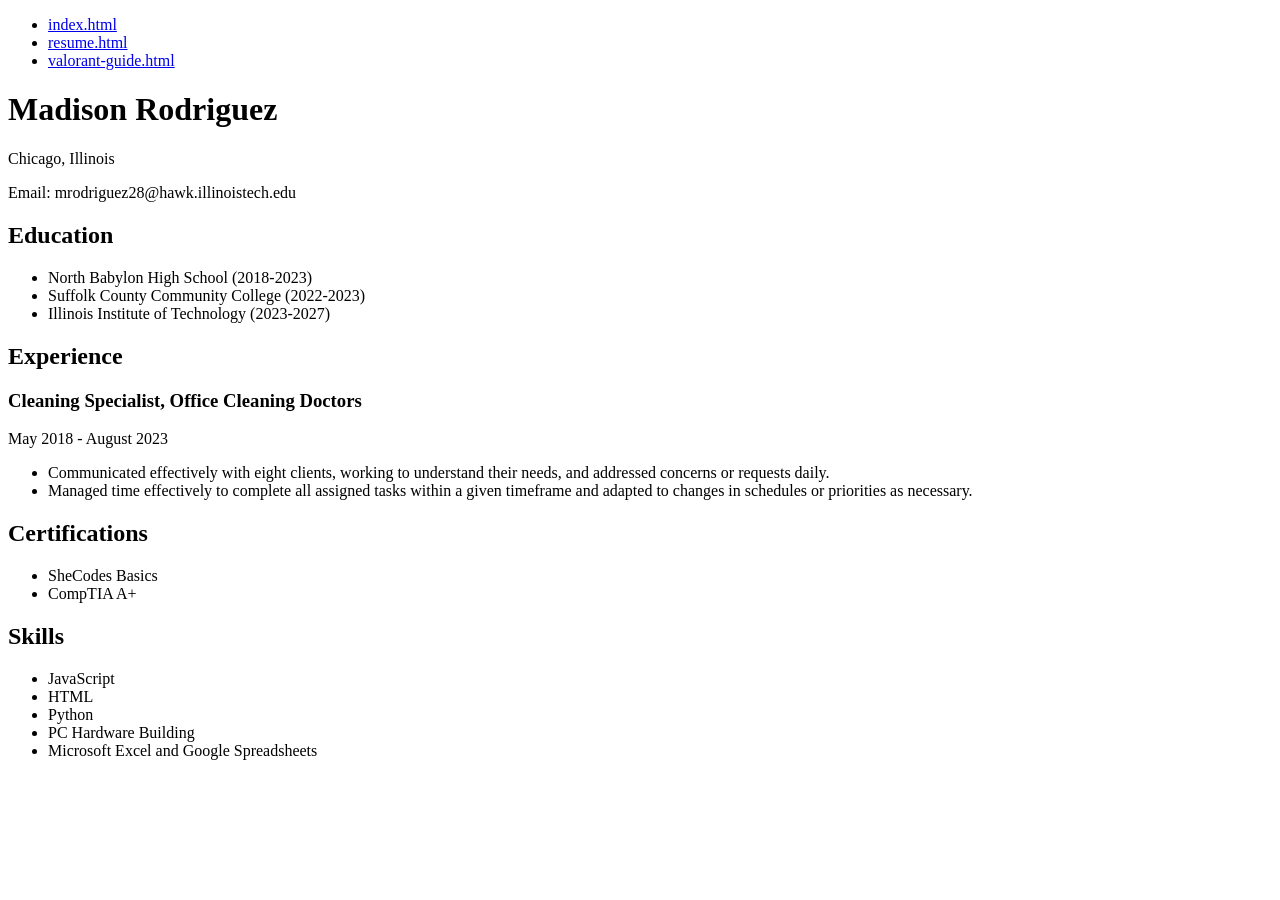
==== resume.html @ bd0f2c9b "added media, html, and styles.css" ====
<!DOCTYPE html>
<html lang="en">
<head>
  <meta charset="utf-8">
  <title>Resume</title>
</head>
<body>
  <ul>
    <li><a href="index.html">index.html</a></li>
    <li><a href="resume.html">resume.html</a></li>
    <li><a href="valorant-guide.html">valorant-guide.html</a></li>
  </ul>

  <h1>Madison Rodriguez</h1>
  <p>Chicago, Illinois</p>
  <p>Email: mrodriguez28@hawk.illinoistech.edu</p>

  <h2>Education</h2>
  <ul>
    <li>North Babylon High School (2018-2023)</li>
	<li>Suffolk County Community College (2022-2023)</li>
    <li>Illinois Institute of Technology (2023-2027)</li>
  </ul>

  <h2>Experience</h2>
  <h3>Cleaning Specialist, Office Cleaning Doctors</h3>
  <p>May 2018 - August 2023</p>
  <ul>
    <li>Communicated effectively with eight clients, working to understand their needs, and addressed concerns or requests daily.</li>
    <li>Managed time effectively to complete all assigned tasks within a given timeframe and adapted to changes in schedules or priorities as necessary.</li>
  </ul>

  <h2>Certifications</h2>
  <ul>
    <li>SheCodes Basics</li>
    <li>CompTIA A+</li>
  </ul>

  <h2>Skills</h2>
  <ul>
    <li>JavaScript</li>
    <li>HTML</li>
    <li>Python</li>
    <li>PC Hardware Building</li>
    <li>Microsoft Excel and Google Spreadsheets</li>
  </ul>
</body>
</html>
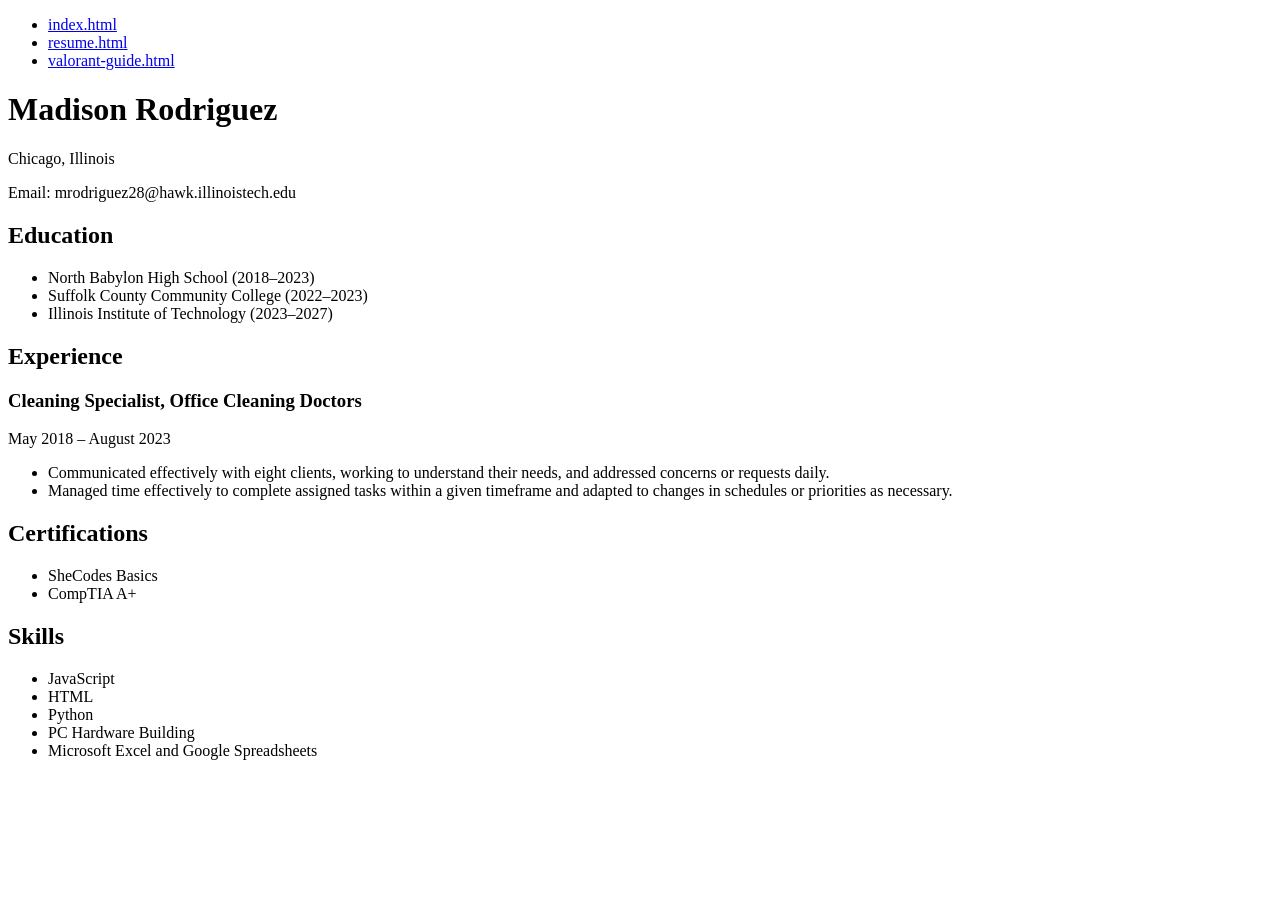
==== commit 67de8bbf: "Update resume.html" ====
--- a/resume.html
+++ b/resume.html
@@ -3,8 +3,13 @@
 <head>
   <meta charset="utf-8">
   <title>Resume</title>
+  <link rel="preconnect" href="https://fonts.googleapis.com">
+  <link rel="preconnect" href="https://fonts.gstatic.com" crossorigin>
+  <link href="https://fonts.googleapis.com/css2?family=Inter:wght@400;600;700&display=swap" rel="stylesheet">
+  <link rel="stylesheet" href="css/reset.css">
+  <link rel="stylesheet" href="css/styles.css">
 </head>
-<body>
+<body class="resume-page">
   <ul>
     <li><a href="index.html">index.html</a></li>
     <li><a href="resume.html">resume.html</a></li>
@@ -17,17 +22,17 @@
 
   <h2>Education</h2>
   <ul>
-    <li>North Babylon High School (2018-2023)</li>
-	<li>Suffolk County Community College (2022-2023)</li>
-    <li>Illinois Institute of Technology (2023-2027)</li>
+    <li>North Babylon High School (2018–2023)</li>
+    <li>Suffolk County Community College (2022–2023)</li>
+    <li>Illinois Institute of Technology (2023–2027)</li>
   </ul>
 
   <h2>Experience</h2>
   <h3>Cleaning Specialist, Office Cleaning Doctors</h3>
-  <p>May 2018 - August 2023</p>
+  <p>May 2018 – August 2023</p>
   <ul>
     <li>Communicated effectively with eight clients, working to understand their needs, and addressed concerns or requests daily.</li>
-    <li>Managed time effectively to complete all assigned tasks within a given timeframe and adapted to changes in schedules or priorities as necessary.</li>
+    <li>Managed time effectively to complete assigned tasks within a given timeframe and adapted to changes in schedules or priorities as necessary.</li>
   </ul>
 
   <h2>Certifications</h2>
@@ -45,4 +50,4 @@
     <li>Microsoft Excel and Google Spreadsheets</li>
   </ul>
 </body>
-</html>
+</html>
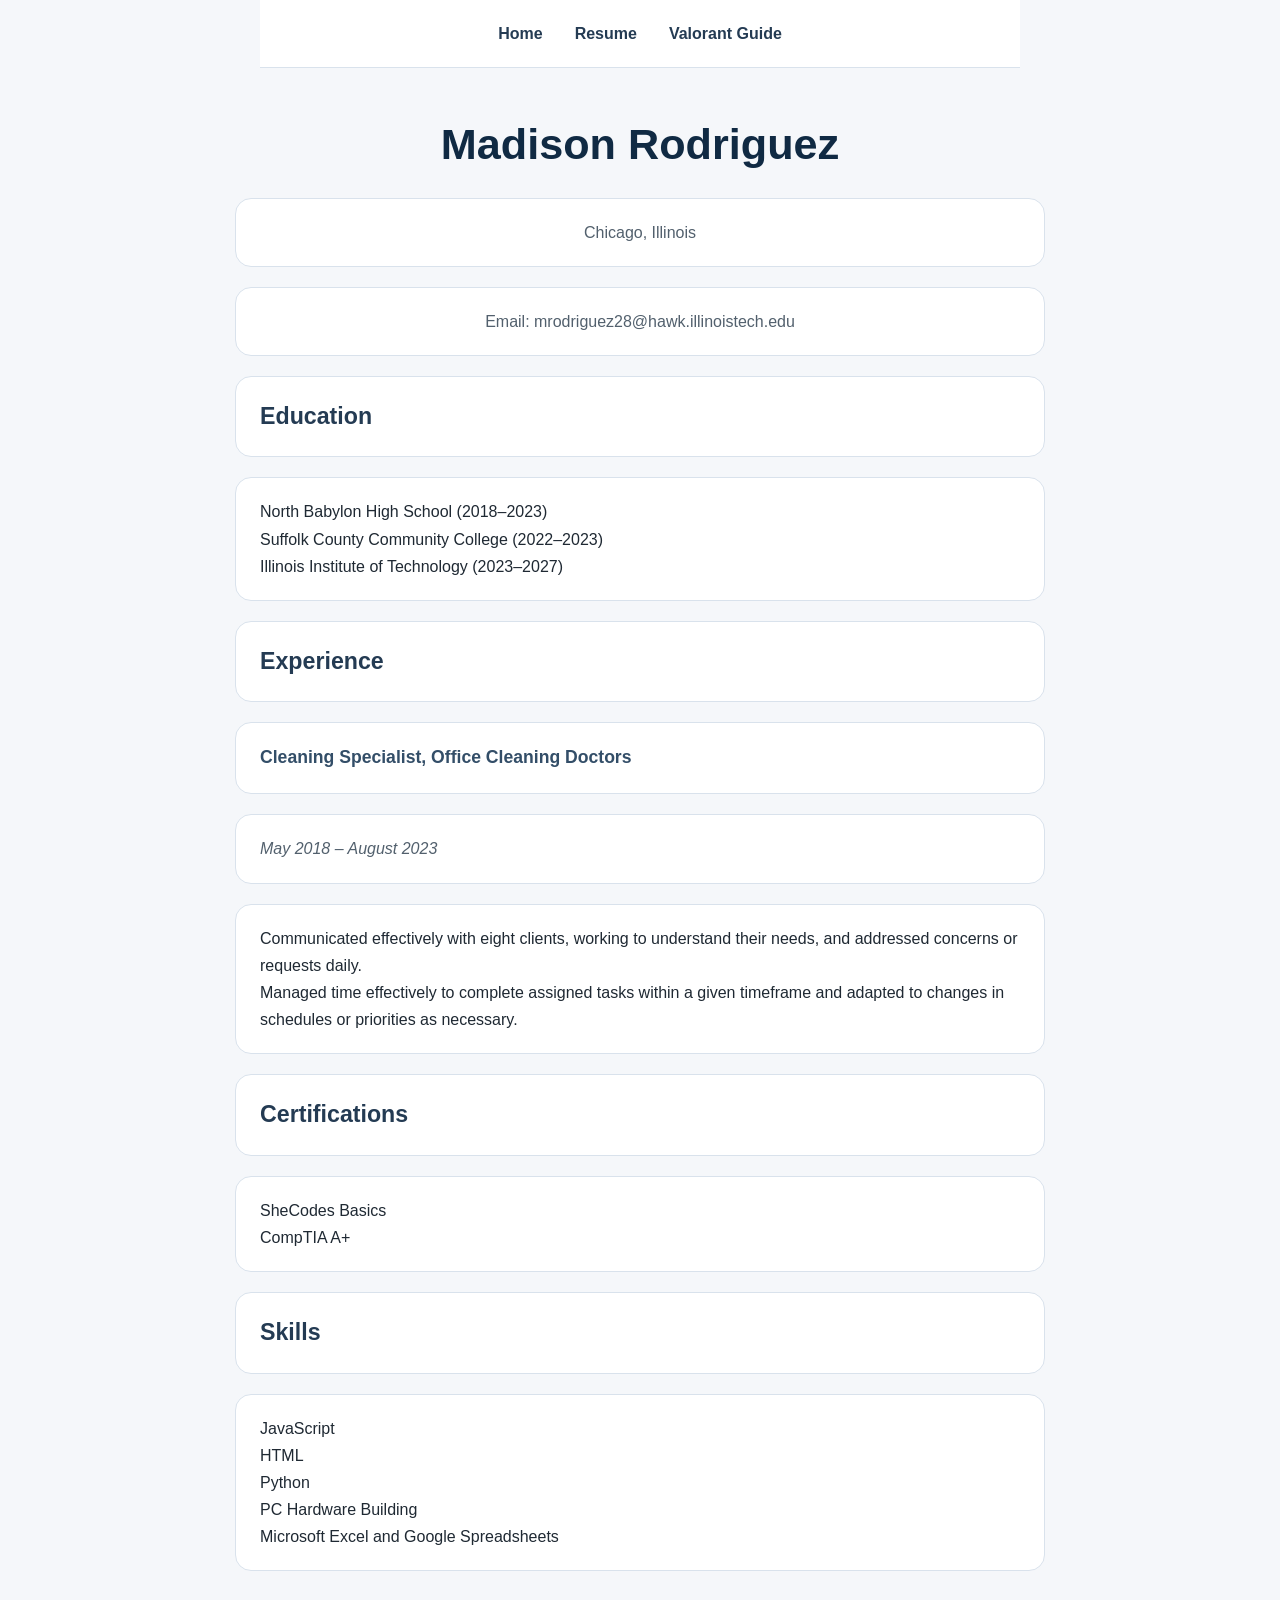
==== commit cb9061bb: "changed html pages nav & changed style to look sleek" ====
--- a/resume.html
+++ b/resume.html
@@ -11,9 +11,9 @@
 </head>
 <body class="resume-page">
   <ul>
-    <li><a href="index.html">index.html</a></li>
-    <li><a href="resume.html">resume.html</a></li>
-    <li><a href="valorant-guide.html">valorant-guide.html</a></li>
+    <li><a href="index.html">Home</a></li>
+    <li><a href="resume.html">Resume</a></li>
+    <li><a href="valorant-guide.html">Valorant Guide</a></li>
   </ul>
 
   <h1>Madison Rodriguez</h1>
--- a/css/styles.css
+++ b/css/styles.css
@@ -0,0 +1,204 @@
+body {
+  background-color: #f5f7fa;
+  color: #1f2933;
+  font-family: "Inter", Arial, sans-serif;
+  font-size: 1rem;
+  line-height: 1.7;
+  margin: 0;
+  padding: 0 0 3rem 0;
+}
+
+body > * {
+  width: 92%;
+  max-width: 78rem;
+  margin: 0 auto;
+}
+
+body > ul:first-of-type {
+  display: flex;
+  justify-content: center;
+  gap: 2rem;
+  background-color: #ffffff;
+  border-bottom: 0.08rem solid #d9e2ec;
+  padding: 1.25rem 0;
+  margin-bottom: 2.5rem;
+}
+
+body > ul:first-of-type a {
+  color: #243b53;
+  font-weight: 600;
+  text-decoration: none;
+}
+
+body > ul:first-of-type a:hover {
+  color: #486581;
+}
+
+h1 {
+  color: #102a43;
+  font-size: 2.7rem;
+  margin-bottom: 1rem;
+  text-align: center;
+}
+
+h2 {
+  color: #243b53;
+  font-size: 1.45rem;
+  margin-bottom: 0.75rem;
+}
+
+h3 {
+  color: #334e68;
+  font-size: 1.1rem;
+  margin-bottom: 0.5rem;
+}
+
+p {
+  margin-bottom: 1rem;
+}
+
+img {
+  display: block;
+  max-width: 100%;
+  height: auto;
+  border-radius: 0.9rem;
+  margin: 1rem auto;
+  box-shadow: 0 0.35rem 1rem rgba(15, 23, 42, 0.08);
+}
+
+video {
+  display: block;
+  width: 100%;
+  max-width: 52rem;
+  height: auto;
+  border-radius: 0.9rem;
+  margin: 1rem auto;
+  box-shadow: 0 0.35rem 1rem rgba(15, 23, 42, 0.08);
+}
+
+figure {
+  background-color: #ffffff;
+  border: 0.08rem solid #d9e2ec;
+  border-radius: 1rem;
+  padding: 1.25rem;
+  margin: 1.5rem auto;
+}
+
+figcaption {
+  color: #52606d;
+  font-size: 0.95rem;
+  margin-top: 0.75rem;
+  text-align: center;
+}
+
+.home-page > h2,
+.home-page > p,
+.home-page > ul:not(:first-of-type),
+.home-page > img,
+.resume-page > h2,
+.resume-page > h3,
+.resume-page > p,
+.resume-page > ul:not(:first-of-type),
+.valorant-page > h2,
+.valorant-page > p,
+.valorant-page > ul:not(:first-of-type),
+.valorant-page > img,
+.valorant-page > video,
+.valorant-page > figure {
+  background-color: #ffffff;
+  border: 0.08rem solid #d9e2ec;
+  border-radius: 1rem;
+  padding: 1.25rem 1.5rem;
+  margin-bottom: 1.25rem;
+}
+
+.home-page {
+  width: 100%;
+}
+
+.home-page > * {
+  max-width: 56rem;
+}
+
+.home-page img {
+  max-width: 20rem;
+  padding: 0;
+}
+
+.home-page p:first-of-type {
+  font-size: 1.1rem;
+  text-align: center;
+}
+
+.resume-page {
+  width: 100%;
+}
+
+.resume-page > * {
+  max-width: 760px;
+}
+
+.resume-page h1 + p,
+.resume-page h1 + p + p {
+  text-align: center;
+  color: #52606d;
+}
+
+.resume-page h3 + p {
+  color: #52606d;
+  font-style: italic;
+}
+
+.valorant-page {
+  width: 100%;
+}
+
+.valorant-page > * {
+  max-width: 58rem;
+}
+
+.valorant-page img[src*="img3"],
+.valorant-page img[src*="img4"] {
+  max-width: 46rem;
+}
+
+.valorant-page img[src*="img1"] {
+  max-width: 22rem;
+}
+
+.valorant-page p:first-of-type {
+  font-size: 1.08rem;
+}
+
+@media screen and (max-width: 48rem) {
+  body > ul:first-of-type {
+    flex-direction: column;
+    align-items: center;
+    gap: 0.75rem;
+  }
+
+  h1 {
+    font-size: 2rem;
+  }
+
+  body > * {
+    width: 94%;
+  }
+
+  .home-page > h2,
+  .home-page > p,
+  .home-page > ul:not(:first-of-type),
+  .home-page > img,
+  .resume-page > h2,
+  .resume-page > h3,
+  .resume-page > p,
+  .resume-page > ul:not(:first-of-type),
+  .valorant-page > h2,
+  .valorant-page > p,
+  .valorant-page > ul:not(:first-of-type),
+  .valorant-page > img,
+  .valorant-page > video,
+  .valorant-page > figure {
+    padding: 1rem;
+  }
+}
